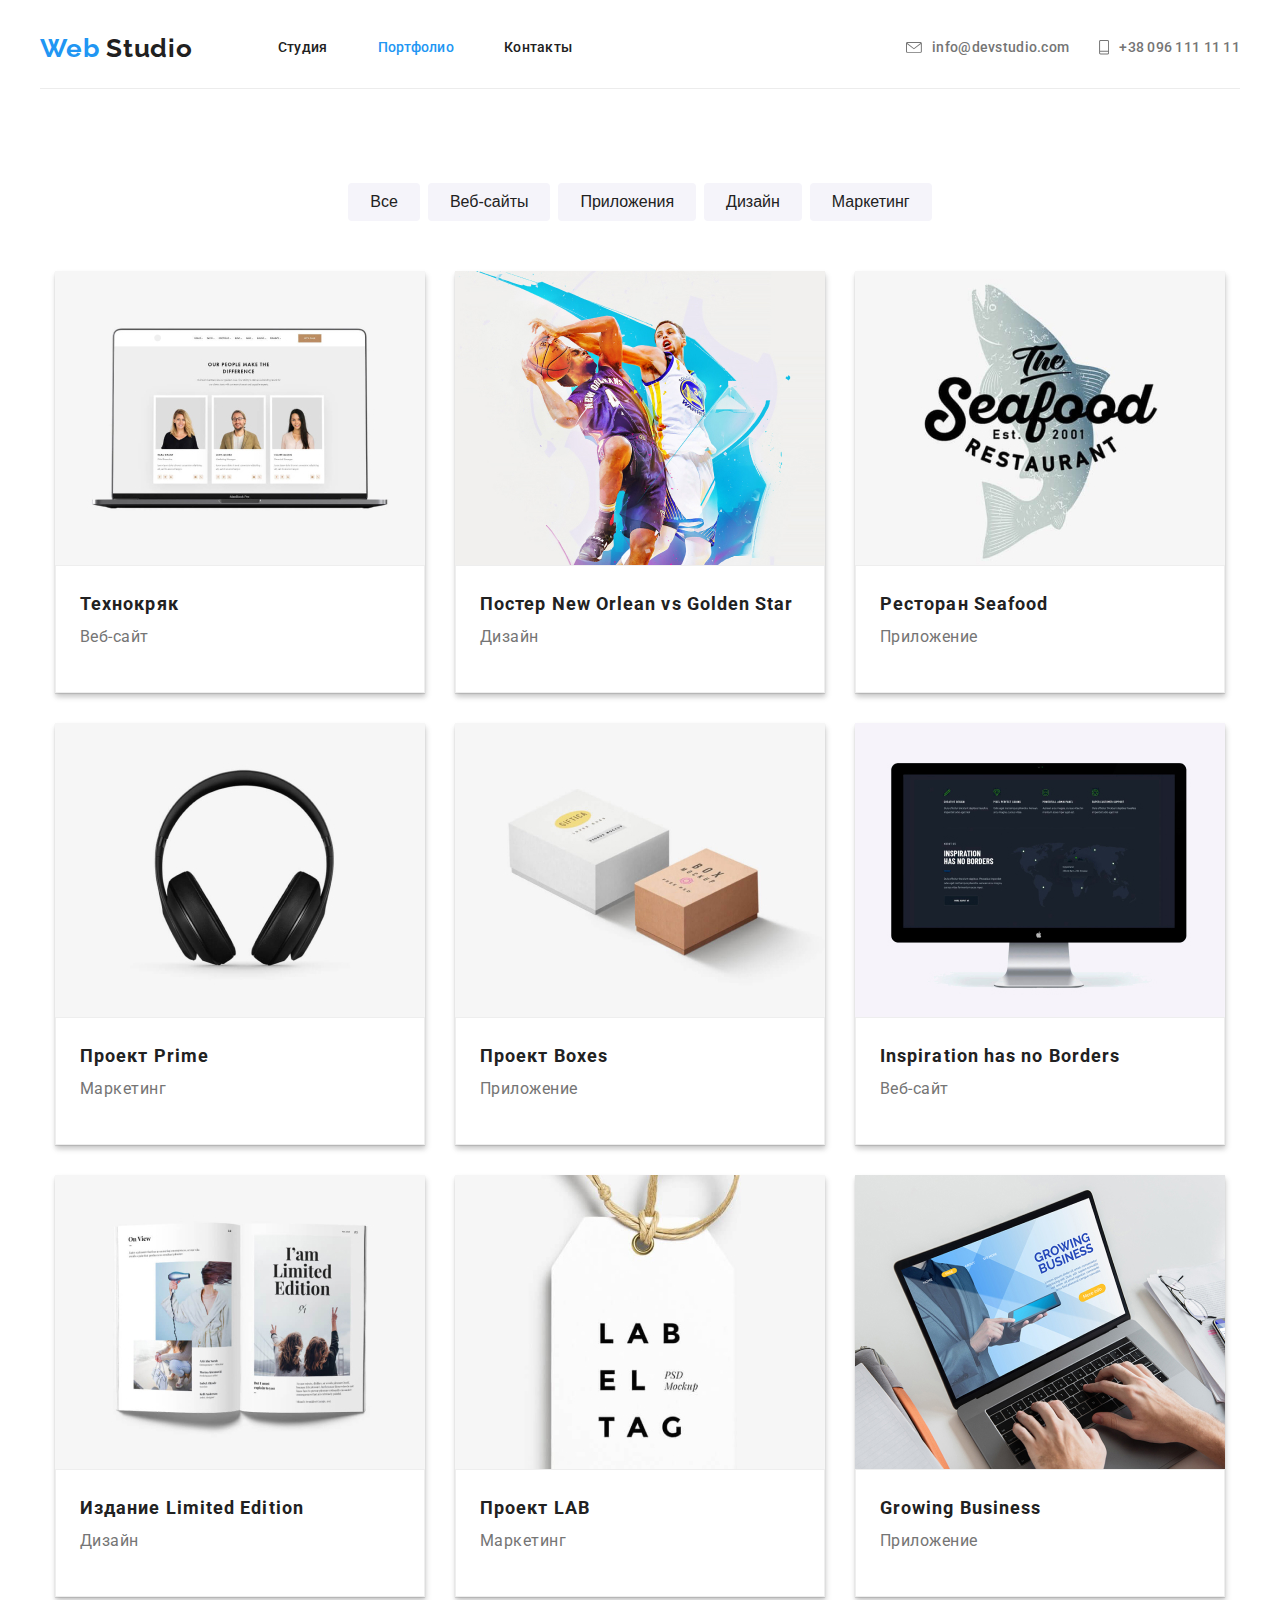
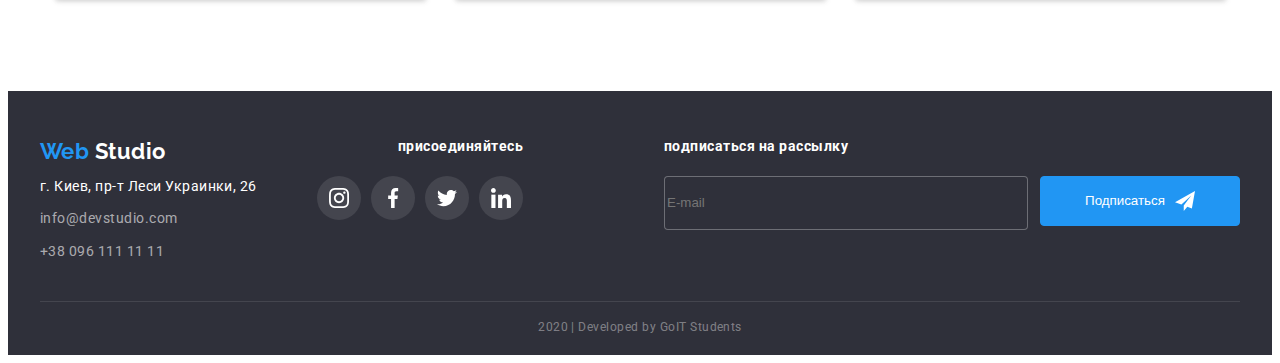
==== portfolio.html @ 2385cd12 "Clone" ====
<!DOCTYPE html>
<html lang="ru">
  <head>
    <meta charset="UTF-8" />
    <meta name="viewport" content="width=device-width, initial-scale=1.0" />
    <title>Document</title>
    <link
      href="https://fonts.googleapis.com/css2?family=Raleway:wght@700&family=Roboto:wght@400;500;700;900&display=swap"
      rel="stylesheet"
    />
    <link
      rel="stylesheet"
      href="https://cdnjs.cloudflare.com/ajax/libs/modern-normalize/0.6.0/modern-normalize.min.css"
      integrity="sha256-a9JO7L1jGkja9va1xGMWEJspCfU/b9Vn5u/O5MdnKhw="
      crossorigin="anonymous"
    />
    <link rel="stylesheet" href="./css/style.css" />
  </head>

  <body>
    <!-- Шапка -->

    <header class="page-header container">
      <div class="page-header__content">
        <nav class="page-header__nav">
          <a href="./index.html" class="page-header__logo"
            >Web
            <span class="page-header__logo page-header__logo--color"
              >Studio</span
            ></a
          >
          <ul class="menu-nav list">
            <li class="menu-nav__item">
              <a href="./index.html" class="menu-nav__link">Студия</a>
            </li>
            <li class="menu-nav__item">
              <a
                href="./portfolio.html"
                class="menu-nav__link menu-nav__link--current"
                >Портфолио</a
              >
            </li>
            <li class="menu-nav__item">
              <a href="" class="menu-nav__link">Контакты</a>
            </li>
          </ul>
          <ul class="contact-nav list">
            <li class="contact-nav__item">
              <a href="mailto:info@devstudio.com" class="contact-nav__link">
                <svg class="svg-list">
                  <use href="./images/sprite.svg#icon-list"></use>
                </svg>
                <!-- <img
                      src="./images/list.svg"
                      alt="Письмо"
                      class="contact-nav__icon"
                    /> -->
                info@devstudio.com</a
              >
            </li>
            <li class="contact-nav__item">
              <a href="tel:+380961111111" class="contact-nav__link">
                <svg class="svg-phone">
                  <use href="./images/sprite.svg#icon-phone"></use>
                </svg>
                <!-- <img
                      src="./images/phone.svg"
                      alt="Телефон"
                      class="contact-nav__icon"
                    /> -->
                +38 096 111 11 11</a
              >
            </li>
          </ul>
        </nav>
      </div>
    </header>

    <!-- Блок эффективные решения -->
    <main class="container">
      <ul class="option list">
        <li class="option__item">
          <button type="button" class="option__button">Все</button>
        </li>
        <li class="option__item">
          <button type="button" class="option__button">Веб-сайты</button>
        </li>
        <li class="option__item">
          <button type="button" class="option__button">Приложения</button>
        </li>
        <li class="option__item">
          <button type="button" class="option__button">Дизайн</button>
        </li>
        <li class="option__item">
          <button type="button" class="option__button">Маркетинг</button>
        </li>
      </ul>

      <ul class="card-set list">
        <li class="card-set__item">
          <a href="" class="card-set__link link">
            <img
              src="./images/img.jpg"
              alt=""
              width="370"
              class="card-set__image"
            />
            <div class="card-set__tabs">
              <h3 class="card-set__title">Технокряк</h3>
              <p class="card-set__text">Веб-сайт</p>
              <!-- <p class="filter-about">
              Технокряк это современная площадка распространения коронавируса.
              Компании используют эту платформу для цифрового шпионажа и атак на
              защищённые сервера конкурентов.
            </p> -->
            </div>
          </a>
        </li>
        <li class="card-set__item">
          <a href="" class="card-set__link link">
            <img
              src="./images/img2.jpg"
              alt=""
              width="370"
              class="card-set__image"
            />
            <div class="card-set__tabs">
              <h3 class="card-set__title">Постер New Orlean vs Golden Star</h3>
              <p class="card-set__text">Дизайн</p>
              <!-- <p class="filter-about">
                            Технокряк это современная площадка распространения коронавируса.
                            Компании используют эту платформу для цифрового шпионажа и атак на
                            защищённые сервера конкурентов.
                          </p> -->
            </div>
          </a>
        </li>
        <li class="card-set__item">
          <a href="" class="card-set__link link">
            <img
              src="./images/img3.jpg"
              alt=""
              width="370"
              class="card-set__image"
            />
            <div class="card-set__tabs">
              <h3 class="card-set__title">Ресторан Seafood</h3>
              <p class="card-set__text">Приложение</p>
              <!-- <p class="filter-about">
              Технокряк это современная площадка распространения коронавируса.
              Компании используют эту платформу для цифрового шпионажа и атак на
              защищённые сервера конкурентов.
            </p> -->
            </div>
          </a>
        </li>
        <li class="card-set__item">
          <a href="" class="card-set__link link">
            <img
              src="./images/img4.jpg"
              alt=""
              width="370"
              class="card-set__image"
            />
            <div class="card-set__tabs">
              <h3 class="card-set__title">Проект Prime</h3>
              <p class="card-set__text">Маркетинг</p>
              <!-- <p class="filter-about">
              Технокряк это современная площадка распространения коронавируса.
              Компании используют эту платформу для цифрового шпионажа и атак на
              защищённые сервера конкурентов.
            </p> -->
            </div>
          </a>
        </li>
        <li class="card-set__item">
          <a href="" class="card-set__link link">
            <img
              src="./images/img5.jpg"
              alt=""
              width="370"
              class="card-set__image"
            />
            <div class="card-set__tabs">
              <h3 class="card-set__title">Проект Boxes</h3>
              <p class="card-set__text">Приложение</p>
              <!-- <p class="filter-about">
              Технокряк это современная площадка распространения коронавируса.
              Компании используют эту платформу для цифрового шпионажа и атак на
              защищённые сервера конкурентов.
            </p> -->
            </div>
          </a>
        </li>
        <li class="card-set__item">
          <a href="" class="card-set__link link">
            <img
              src="./images/img6.jpg"
              alt=""
              width="370"
              class="card-set__image"
            />
            <div class="card-set__tabs">
              <h3 class="card-set__title">Inspiration has no Borders</h3>
              <p class="card-set__text">Веб-сайт</p>
              <!-- <p class="filter-about">
              Технокряк это современная площадка распространения коронавируса.
              Компании используют эту платформу для цифрового шпионажа и атак на
              защищённые сервера конкурентов.
            </p> -->
            </div>
          </a>
        </li>
        <li class="card-set__item">
          <a href="" class="card-set__link link">
            <img
              src="./images/img7.jpg"
              alt=""
              width="370"
              class="card-set__image"
            />
            <div class="card-set__tabs">
              <h3 class="card-set__title">Издание Limited Edition</h3>
              <p class="card-set__text">Дизайн</p>
              <!-- <p class="filter-about">
              Технокряк это современная площадка распространения коронавируса.
              Компании используют эту платформу для цифрового шпионажа и атак на
              защищённые сервера конкурентов.
            </p> -->
            </div>
          </a>
        </li>
        <li class="card-set__item">
          <a href="" class="card-set__link link">
            <img
              src="./images/img8.jpg"
              alt=""
              width="370"
              class="card-set__image"
            />
            <div class="card-set__tabs">
              <h3 class="card-set__title">Проект LAB</h3>
              <p class="card-set__text">Маркетинг</p>
              <!-- <p class="filter-about">
              Технокряк это современная площадка распространения коронавируса.
              Компании используют эту платформу для цифрового шпионажа и атак на
              защищённые сервера конкурентов.
            </p> -->
            </div>
          </a>
        </li>
        <li class="card-set__item">
          <a href="" class="card-set__link link">
            <img
              src="./images/img9.jpg"
              alt=""
              width="370"
              class="card-set__image"
            />
            <div class="card-set__tabs">
              <h3 class="card-set__title">Growing Business</h3>
              <p class="card-set__text">Приложение</p>
              <!-- <p class="filter-about">
              Технокряк это современная площадка распространения коронавируса.
              Компании используют эту платформу для цифрового шпионажа и атак на
              защищённые сервера конкурентов.
            </p> -->
            </div>
          </a>
        </li>
      </ul>
    </main>

    <!-- Футер -->

    <footer class="page-footer">
      <div class="page-footer__content container">
        <section>
          <h2 class="visually-hidden">Футер</h2>
          <a href="./index.html" class="page-footer__logo"
            >Web <span class="page-footer__logo--color">Studio</span></a
          >
          <ul class="page-footer__home list">
            <li class="page-footer__item">
              <p class="page-footer__text">г. Киев, пр-т Леси Украинки, 26</p>
            </li>
            <li class="page-footer__item">
              <a href="mailto:info@devstudio.com" class="page-footer__link"
                >info@devstudio.com</a
              >
            </li>
            <li class="page-footer__item">
              <a href="tel:+380961111111" class="page-footer__link"
                >+38 096 111 11 11</a
              >
            </li>
          </ul>
        </section>

        <section class="join">
          <h3 class="join__title">присоединяйтесь</h3>
          <ul class="join__social list">
            <li class="join__item">
              <a href="" class="join__link">
                <svg class="svg-insta">
                  <use href="./images/sprite.svg#icon-insta"></use>
                </svg>

                <!-- <img
                                                                      src="./images/insta.svg"
                                                                      alt="Инстаграмм"
                                                                      class="social__icon"
                                                                  /> -->
              </a>
            </li>
            <li class="join__item">
              <a href="" class="join__link">
                <svg class="svg-faceb">
                  <use href="./images/sprite.svg#icon-faceb"></use>
                </svg>
                <!-- <img
                                                                      src="./images/fb.svg"
                                                                      alt="Фейсбук"
                                                                      class="social__icon"
                                                                  /> -->
              </a>
            </li>
            <li class="join__item">
              <a href="" class="join__link">
                <svg class="svg-twit">
                  <use href="./images/sprite.svg#icon-twit"></use>
                </svg>
                <!-- <img
                                                                      src="./images/tw.svg"
                                                                      alt="Твиттер"
                                                                      class="social__icon"
                                                                  /> -->
              </a>
            </li>
            <li class="join__item">
              <a href="" class="join__link">
                <svg class="svg-linked">
                  <use href="./images/sprite.svg#icon-linked"></use>
                </svg>
                <!-- <img
                                                                      src="./images/in.svg"
                                                                      alt="Линкедин"
                                                                      class="social__icon"
                                                                  /> -->
              </a>
            </li>
          </ul>
        </section>

        <section class="subscribe-section">
          <h3 class="subscribe__title">подписаться на рассылку</h3>
          <div class="button-div">
            <input type="text" placeholder="E-mail" class="subscribe__input" />
            <button class="subscribe__button">
              Подписаться
              <svg class="svg-send">
                <use href="./images/sprite.svg#icon-send"></use>
              </svg>
            </button>
          </div>
          <!-- </div> -->
        </section>
      </div>

      <div class="copyright container">
        <p class="copyright__text">2020 | Developed by GoIT Students</p>
      </div>
    </footer>
  </body>
</html>
---- css/style.css ----
/* Utility */

:root {
  --text-white: #ffffff;
  --text-blue: #2196f3;
  --text-black: #212121;
  --text-grey: #757575;
  --text-grey-opac: rgba(255, 255, 255, 0.6);
  --text-copyright: rgba(255, 255, 255, 0.4);
  --text-button-portfolio: #f5f4fa;
  --border: #afb1b8;
  --line: rgba(0, 0, 0, 0.5);
  --foot-bg: #2f303a;
  --foot-line: rgba(255, 255, 255, 0.1);
  --header-border: #ececec;
  --border-card: #eeeeee;
  --border-input: rgba(255, 255, 255, 0.3);
}

body {
  /* background-color: lightgray; */
  color: var(--text-grey);
  font-family: "Roboto", sans-serif;
  letter-spacing: 0.03em;
}
img {
  display: block;
  max-width: 100%;
  height: auto;
}

.visually-hidden {
  position: absolute;
  width: 1px;
  height: 1px;
  margin: -1px;
  padding: 0;
  overflow: hidden;
  border: 0;
  clip: rect(0 0 0 0);
}
.list {
  list-style: none;
  padding: 0px;
  margin: 0px;
}

.container {
  margin-left: auto;
  margin-right: auto;
  padding-left: 15px;
  padding-right: 15px;
  width: 1200px;
}

.color {
  background-color: var(--text-button-portfolio);
}

.link {
  text-decoration: none;
}
/* LOGO */
.page-header {
}
.page-header__content {
}
.page-header__nav {
  display: flex;
  align-items: center;
  border-bottom: 1px solid var(--header-border);
}
.page-header__logo {
  font-family: Raleway, sans-serif;
  font-weight: bold;
  font-size: 26px;
  line-height: 1.19;
  letter-spacing: 0.03em;
  text-decoration: none;
  display: inline-block;
  color: var(--text-blue);
}
.page-header__logo--color {
  color: var(--text-black);
}
/* MENU-NAVIGATION */

.menu-nav {
  display: flex;
  margin-left: 85px;
}
.menu-nav__item {
  margin-left: 50px;
}

.menu-nav__item:first-child {
  margin-left: 0px;
}
.menu-nav__link {
  display: block;
  padding-top: 32px;
  padding-bottom: 32px;
  color: var(--text-black);
  font-weight: 500;
  font-size: 14px;
  line-height: 1.14;
  letter-spacing: 0.02em;
  text-decoration: none;
}
.menu-nav__link:hover,
.menu-nav__link:focus {
  color: var(--text-blue);
  text-decoration: none;
}

.menu-nav__link--current {
  color: var(--text-blue);
}

.contact-nav {
  display: flex;
  margin-left: auto;
}
.contact-nav__item {
  margin-left: 30px;
}
.contact-nav__item:first-child {
  margin-left: 0px;
}

.contact-nav__link {
  display: flex;
  align-items: center;
  color: var(--text-grey);
  font-weight: 500;
  font-size: 14px;
  line-height: 1.14;
  letter-spacing: 0.02em;
  text-decoration: none;
  padding-top: 32px;
  padding-bottom: 32px;
}
.contact-nav__link:hover,
.contact-nav__link:focus {
  color: var(--text-blue);
}

/* .contact-nav__link::before {
  content: "";
  display: inline-block;
  width: 20px;
  height: 20px;
  background-size: 15px;
  background-repeat: no-repeat;
  background-position: bottom;
} */

/* .contact-nav__link--icon-list::before {
  content: "";
  background-image: url(../images/list.svg);
} */

.svg-list {
  fill: currentColor;
  width: 16px;
  height: 11px;
  margin-right: 10px;
}

/* .svg-list:hover {
  fill: var(--text-blue);
} */

.svg-phone {
  fill: currentColor;
  width: 10px;
  height: 15px;
  margin-right: 10px;
}

/* .svg-phone:hover {
  fill: var(--text-blue);
} */

/* .contact-nav__link--icon-phone::before {
  content: "";
  background-image: url(../images/phone.svg);

  background-size: 9px;
} */

.contact-nav__icon {
  display: inline-block;
  margin-right: 10px;
}
/* Hero */

.page-hero {
  color: var(--text-white);
  text-align: center;
  letter-spacing: 0.06em;
  padding-bottom: 200px;
  width: 1600px;
  height: 600px;
  background-color: darkgray;
  background-repeat: no-repeat;
  background-position: center;
  background-image: linear-gradient(
      to right,
      rgba(0, 0, 0, 0.8),
      rgba(0, 0, 0, 0.8)
    ),
    url(../images/Hero-body.jpg);
}
.page-hero__title {
  padding-top: 200px;
  padding-bottom: 46px;
  color: var(--text-white);
  font-weight: 900;
  font-size: 44px;
  line-height: 1.36;
  text-transform: uppercase;
  margin: 0px;
}
.page-hero__button {
  display: inline-block;
  border-radius: 4px;
  padding: 10px 32px;
  min-width: 200px;
  border: 1px solid transparent;
  color: var(--text-white);
  background-color: var(--text-blue);
  font-family: inherit;
  font-weight: bold;
  font-size: 16px;
  line-height: 1.87;
  text-decoration: none;
  text-align: center;
}
.page-hero__button:hover,
.page-hero__button:focus {
  background-color: var(--text-white);
  color: var(--text-blue);
  border: 1px solid var(--text-blue);
}

/* achievement */

.achievement {
  border-bottom: 1px solid var(--header-border);
}
.achievement__title {
  text-align: center;
  display: none;
}
.competence {
  display: flex;
  align-items: center;
  padding-top: 94px;
  padding-bottom: 94px;
}
.competence__item {
  padding-left: 30px;
}
.competence__item:first-child {
  padding-left: 0px;
}

/* .competence__item::before {
  display: block;
  content: "";
  height: 120px;
  background-repeat: no-repeat;
  background-position: center;
  background-color: var(--text-button-portfolio);
  border-radius: 4px;
} */

.div-icon {
  display: flex;
  justify-content: center;
  align-items: center;
  width: 270px;
  height: 120px;
  background-color: var(--text-button-portfolio);
  border-radius: 4px;
}

.svg-sputnik {
  width: 70px;
  height: 70px;
}

.svg-clock {
  width: 70px;
  height: 70px;
}

.svg-comp {
  width: 70px;
  height: 70px;
}

.svg-astronaut {
  width: 70px;
  height: 70px;
}

.competence__item--icon-sputnik::before {
  content: "";
  background-image: url(../images/sputnik.svg);
}

.competence__item--icon-clock::before {
  content: "";
  background-image: url(../images/clock.svg);
}

.competence__item--icon-comp::before {
  content: "";
  background-image: url(../images/comp.svg);
}

.competence__item--icon-astronaut::before {
  content: "";
  background-image: url(../images/astronaut.svg);
}

.competence__image {
  min-width: 270px;
  background-color: var(--text-button-portfolio);
  padding: 25px 100px;
  border-radius: 4px;
  margin-bottom: 30px;
}
.competence__image:hover,
.competence__image:focus {
  background-color: var(--text-blue);
}

.competence__label {
  color: var(--text-black);
  font-weight: bold;
  font-size: 14px;
  line-height: 1.14;
  text-transform: uppercase;
  margin: 0px;
  padding-bottom: 10px;
  padding-top: 30px;
}
.competence__text {
  font-size: 14px;
  line-height: 1.71;
  margin: 0px;
}
.what-we-do {
  padding-bottom: 94px;
}
.what-we-do__title {
  color: var(--text-black);
  font-weight: bold;
  font-size: 36px;
  line-height: 1.17;
  text-align: center;
  padding-top: 94px;
  margin-bottom: 0px;
  margin-top: 0px;
  padding-bottom: 50px;
}
.about-us {
  display: flex;
  justify-content: center;
  padding-top: 50px;
}

.about-us__item {
  margin-left: 30px;
}
.about-us__item:first-child {
  margin-left: 0px;
}
.about-us__label {
  color: var(--text-white);
  font-weight: bold;
  font-size: 14px;
  line-height: 1.14;
  text-align: center;
  text-transform: uppercase;
  margin: 0px;
}

/* TEAM-COMMAND */

.command {
  padding-bottom: 94px;
}
.command__title {
  color: var(--text-black);
  font-weight: bold;
  font-size: 36px;
  line-height: 1.17;
  text-align: center;
  padding-top: 94px;
  margin-bottom: 0px;
  margin-top: 0px;
  padding-bottom: 50px;
}
.person {
  display: flex;
  justify-content: center;
}
.person__item {
  background-color: var(--text-white);

  text-align: center;
  padding-bottom: 24px;
  margin-left: 34px;
  box-shadow: 0px 2px 1px rgba(0, 0, 0, 0.2), 0px 1px 1px rgba(0, 0, 0, 0.14),
    0px 1px 3px rgba(0, 0, 0, 0.12);
}
.person__item:first-child {
  margin-left: 0px;
}

.person__image {
  padding-bottom: 30px;
}
.person__label {
  color: var(--text-black);
  font-weight: 500;
  font-size: 16px;
  line-height: 1.19;
  text-align: center;
  margin: 0px;
  padding-bottom: 10px;
}
.person__text {
  font-size: 16px;
  line-height: 1.19;
  text-align: center;
  margin: 0px;
  padding-bottom: 28px;
}
.social {
  display: flex;
  justify-content: space-evenly;
}

.social__item {
}

.social__link {
  display: flex;
  justify-content: center;
  align-items: center;
  width: 44px;
  height: 44px;
  border-radius: 50%;
  color: var(--border);
}
.social__link:hover {
  color: var(--text-white);
  background-color: var(--text-blue);
}

/* .social__link::before {
  content: "";
  display: inline-block;
  width: 50px;
  height: 50px;
}

.social__link:hover::before {
  content: "";
  background-color: var(--text-blue);
  border-radius: 50%;
} */
/* .social__link:focus::before {
  content: "";
  background-color: var(--text-blue);
  border-radius: 50%;
}

.social__link--icon-instagram::before {
  background-image: url(../images/insta.svg);
  background-repeat: no-repeat;
  background-position: center;
}

.social__link--icon-facebook::before {
  background-image: url(../images/fb.svg);
  background-repeat: no-repeat;
  background-position: center;
}
.social__link--icon-twitter::before {
  background-image: url(../images/tw.svg);
  background-repeat: no-repeat;
  background-position: center;
}
.social__link--icon-linkedin::before {
  background-image: url(../images/in.svg);
  background-repeat: no-repeat;
  background-position: center;
} */

.svg-insta {
  fill: currentColor;
  width: 20px;
  height: 20px;
}

.svg-faceb {
  fill: currentColor;
  width: 20px;
  height: 20px;
}
.svg-twit {
  fill: currentColor;
  width: 20px;
  height: 20px;
}
.svg-linked {
  fill: currentColor;
  width: 20px;
  height: 20px;
}

.svg-send {
  fill: currentColor;
  width: 20px;
  height: 20px;
  margin-left: 10px;
}

/* .svg-insta:hover,
.svg-insta:focus {
  fill: var(--text-white);
  background-color: var(--text-blue);
}
.svg-faceb:hover,
.svg-faceb:focus {
  fill: var(--text-white);
  background-color: var(--text-blue);
}

.svg-twit:hover,
.svg-twit:focus {
  fill: var(--text-white);
  background-color: var(--text-blue);
}
.svg-linked:hover,
.svg-linked:focus {
  fill: var(--text-white);
  background-color: var(--text-blue);
} */

/* .join__link::before {
  display: inline-block;
  content: "";
  background-color: var(--foot-line);
  border-radius: 50%;
}

.join__link--icon-instagram::before {
  content: "";
  width: 50px;
  height: 50px;
  background-image: url(../images/foot-instagram.svg);
  background-repeat: no-repeat;
  background-position: center;
} */

.social__icon {
  min-width: 20px;
  padding: 12px;
}

.social__icon:hover {
  background-color: var(--text-blue);
}

/* customer */

.customer {
}
.customer_title {
  color: var(--text-black);
  font-weight: bold;
  font-size: 36px;
  line-height: 1.17;
  text-align: center;
  padding-top: 94px;
  /* padding-bottom: 50px; */
  margin-bottom: 0px;
  margin-top: 0px;
  padding-bottom: 50px;
}
.customer_content {
  display: flex;
  justify-content: space-between;
  margin-bottom: 94px;
}
.customer__item {
  border: 1px solid var(--border);
  border-radius: 4px;
  margin-left: 30px;
}
.customer__item:first-child {
  margin-left: 0px;
}
.customer__item:hover,
.customer__item:focus {
  border: 1px solid var(--text-blue);
}

.customer__link {
  display: flex;
  align-items: center;
  justify-content: center;
  width: 175px;
  height: 90px;
  color: var(--border);
}

.customer__link:hover {
  color: var(--text-blue);
}

.icon-logo1 {
  fill: currentColor;
  height: 50px;
}
.icon-logo2 {
  fill: currentColor;
  height: 50px;
}
.icon-logo3 {
  fill: currentColor;
  height: 50px;
}
.icon-logo4 {
  fill: currentColor;
  height: 50px;
}
.icon-logo5 {
  fill: currentColor;
  height: 50px;
}
.icon-logo6 {
  fill: currentColor;
  height: 50px;
}

.customer_image {
}

/* FOOTER */

.page-footer {
  background-color: var(--foot-bg);
}
.page-footer__content {
  display: flex;
  justify-content: space-between;
  padding-top: 48px;
  padding-bottom: 28px;
}
.page-footer__logo {
  display: block;
  font-family: Raleway, sans-serif;
  font-weight: bold;
  font-size: 22px;
  line-height: 1.18;
  text-decoration: none;
  margin: 0px;
  padding-bottom: 10px;
  color: var(--text-blue);
}
.page-footer__logo--color {
  color: var(--text-white);
}

.page-footer__home {
}
.page-footer__item {
  padding-bottom: 9px;
}
.page-footer__text {
  color: var(--text-white);
  font-size: 14px;
  line-height: 1.71;
  margin: 0px;
}
.page-footer__contact {
}
.page-footer__link {
  color: var(--text-grey-opac);
  font-size: 14px;
  line-height: 1.71;
  text-decoration: none;
  margin: 0px;
}
.page-footer__link:hover,
.page-footer__link:focus {
  color: var(--text-blue);
}

/* SECTION JOIN */
.join {
}
.join__title {
  color: var(--text-white);
  font-weight: bold;
  font-size: 14px;
  line-height: 1.14;
  margin: 0px;
  padding-bottom: 21px;
}
.join__social {
  display: flex;
  justify-content: center;
  width: 44px;
  height: 44px;
  border-radius: 50%;
  color: var(--border);
}
.join__item {
  margin-left: 10px;
  /* border-radius: 50%;
  overflow: hidden; */
}
.join__item:first-child {
  margin-left: 0px;
}

.join__link {
  display: flex;
  justify-content: center;
  align-items: center;
  width: 44px;
  height: 44px;
  border-radius: 50%;
  color: var(--text-white);
  background-color: var(--foot-line);
}

.join__link:hover {
  color: var(--text-white);
  background-color: var(--text-blue);
}

/* .join__link::before {
  display: inline-block;
  content: "";
  background-color: var(--foot-line);
  border-radius: 50%;
}
.join__link:hover::before {
  content: "";
  background-color: var(--text-blue);
}
.join__link:focus::before {
  content: "";
  background-color: var(--text-blue);
}

.join__link--icon-instagram::before {
  content: "";
  width: 50px;
  height: 50px;
  background-image: url(../images/foot-instagram.svg);
  background-repeat: no-repeat;
  background-position: center;
}

.join__link--icon-facebook::before {
  content: "";
  width: 50px;
  height: 50px;
  background-image: url(../images/foot-facebook.svg);
  background-repeat: no-repeat;
  background-position: center;
}

.join__link--icon-twitter::before {
  content: "";
  width: 50px;
  height: 50px;
  background-image: url(../images/foot-twitter.svg);
  background-repeat: no-repeat;
  background-position: center;
}

.join__link--icon-linkedin::before {
  content: "";
  width: 50px;
  height: 50px;
  background-image: url(../images/foot-linkedin.svg);
  background-repeat: no-repeat;
  background-position: center;
} */

.join__icon {
  min-width: 20px;
  padding: 12px;
  background-color: var(--foot-line);
}
.join__icon:hover {
  background-color: var(--text-blue);
}

/* subscribe */
.subscribe-section {
}
.subscribe__title {
  color: var(--text-white);
  font-weight: bold;
  font-size: 14px;
  line-height: 1.14;
  margin: 0px;
  padding-bottom: 21px;
}
.subscribe__input {
  width: 358px;
  height: 50px;
  background-color: var(--foot-bg);
  border: 1px solid var(--border-input);
  border-radius: 4px;
}
.subscribe__button {
  display: flex;
  justify-content: center;
  align-items: center;
  width: 200px;
  height: 50px;
  background-color: var(--text-blue);
  color: var(--text-white);
  border-radius: 4px;
  margin-left: 12px;
  border: 1px solid var(--text-blue);
}
.subscribe__button--icon::after {
  content: "";
  width: 20px;
  height: 20px;
  background-image: url(../images/icon-send.svg);
  background-size: contain;
  margin-left: 10px;
}

.button-div {
  display: flex;
}

/* Copyright */
.copyright {
}
.copyright__text {
  color: var(--text-copyright);
  font-size: 12px;
  text-align: center;
  border-top: 1px solid var(--foot-line);
  padding-top: 18px;
  padding-bottom: 21px;
  margin: 0px;
}

/* PORTFOLIO PAGE*/
/* OPTION MENU */
.option {
  display: flex;
  justify-content: center;
  padding-top: 94px;
  padding-bottom: 50px;
}
.option__item {
  margin-left: 8px;
}
.option__item:first-child {
  margin-left: 0px;
}
.option__button {
  color: var(--text-black);
  background-color: var(--text-button-portfolio);
  font-weight: 500;
  font-size: 16px;
  line-height: 1.62;
  text-align: center;
  border-radius: 4px;
  border: none;
  
  padding: 6px 22px;
}

.option__button:hover,
.option__button:focus {
  background-color: var(--text-blue);
  color: var(--text-white);
}

/* CARD-SET MENU */
.card-set {
  display: flex;
  flex-wrap: wrap;
  justify-content: center;
  padding-bottom: 94px;
}
.card-set__item {
  width: 370px;
  margin-right: 30px;
  margin-bottom: 30px;
  /* border-top-left-radius: 5px;
  border-top-right-radius: 5px;
  overflow: hidden; */
  box-shadow: 1px 4px 6px rgba(0, 0, 0, 0.16), 0px 4px 4px rgba(0, 0, 0, 0.06),
    0px 1px 1px rgba(0, 0, 0, 0.12);
}

.card-set__item:nth-child(3n) {
  margin-right: 0px;
}

.card-set__item:nth-last-child(-n + 3) {
  margin-bottom: 0px;
}

.card-set__link {
}
.card-set__image {
}
.card-set__tabs {
  padding: 20px 24px;
  border: 1px solid var(--border-card);
  /* border-bottom-right-radius: 5px;
  border-bottom-left-radius: 5px;
  border-top: transparent; */
}
.card-set__title {
  color: var(--text-black);
  font-weight: bold;
  font-size: 18px;
  line-height: 2;
  letter-spacing: 0.06em;
  margin: 0px;
}
.card-set__text {
  color: var(--text-grey);
  font-size: 16px;
  line-height: 1.87;
  padding-bottom: 20px;
  margin: 0px;
}

/* .footer-nav {
  padding-bottom: 9px;
}

.footer-nav__title {
  margin: 0px;
}
.footer-nav__social {
  display: flex;
  justify-content: center;
}
.footer-nav__item {
  margin: 0px;
  background-color: var(--foot-line);

  margin-left: 10px;
}
.footer-nav__item:first-child {
  margin-left: 0px;
}
.footer-nav__link {
  padding: 12px;
} */
/* .footer-nav__link:hover,
.footer-nav__link:focus {
  background-color: var(--text-blue);
  outline: 1px solid tomato;
} */
/* .foot-nav__icon {
  min-width: 20px;
}

.footer-nav__home {
  color: var(--text-white);
  font-size: 14px;
  line-height: 1.71;
  margin: 0px;
}
.footer-nav__text {
  color: var(--text-white);
  font-size: 14px;
  line-height: 1.71;
  margin: 0px;
}

.footer-nav__contact {
  color: var(--text-grey-opac);
  font-size: 14px;
  line-height: 1.71;
  text-decoration: none;
  margin: 0px;
}
.footer-nav__contact:hover,
.footer-nav__contact:focus {
  color: var(--text-blue);
} */
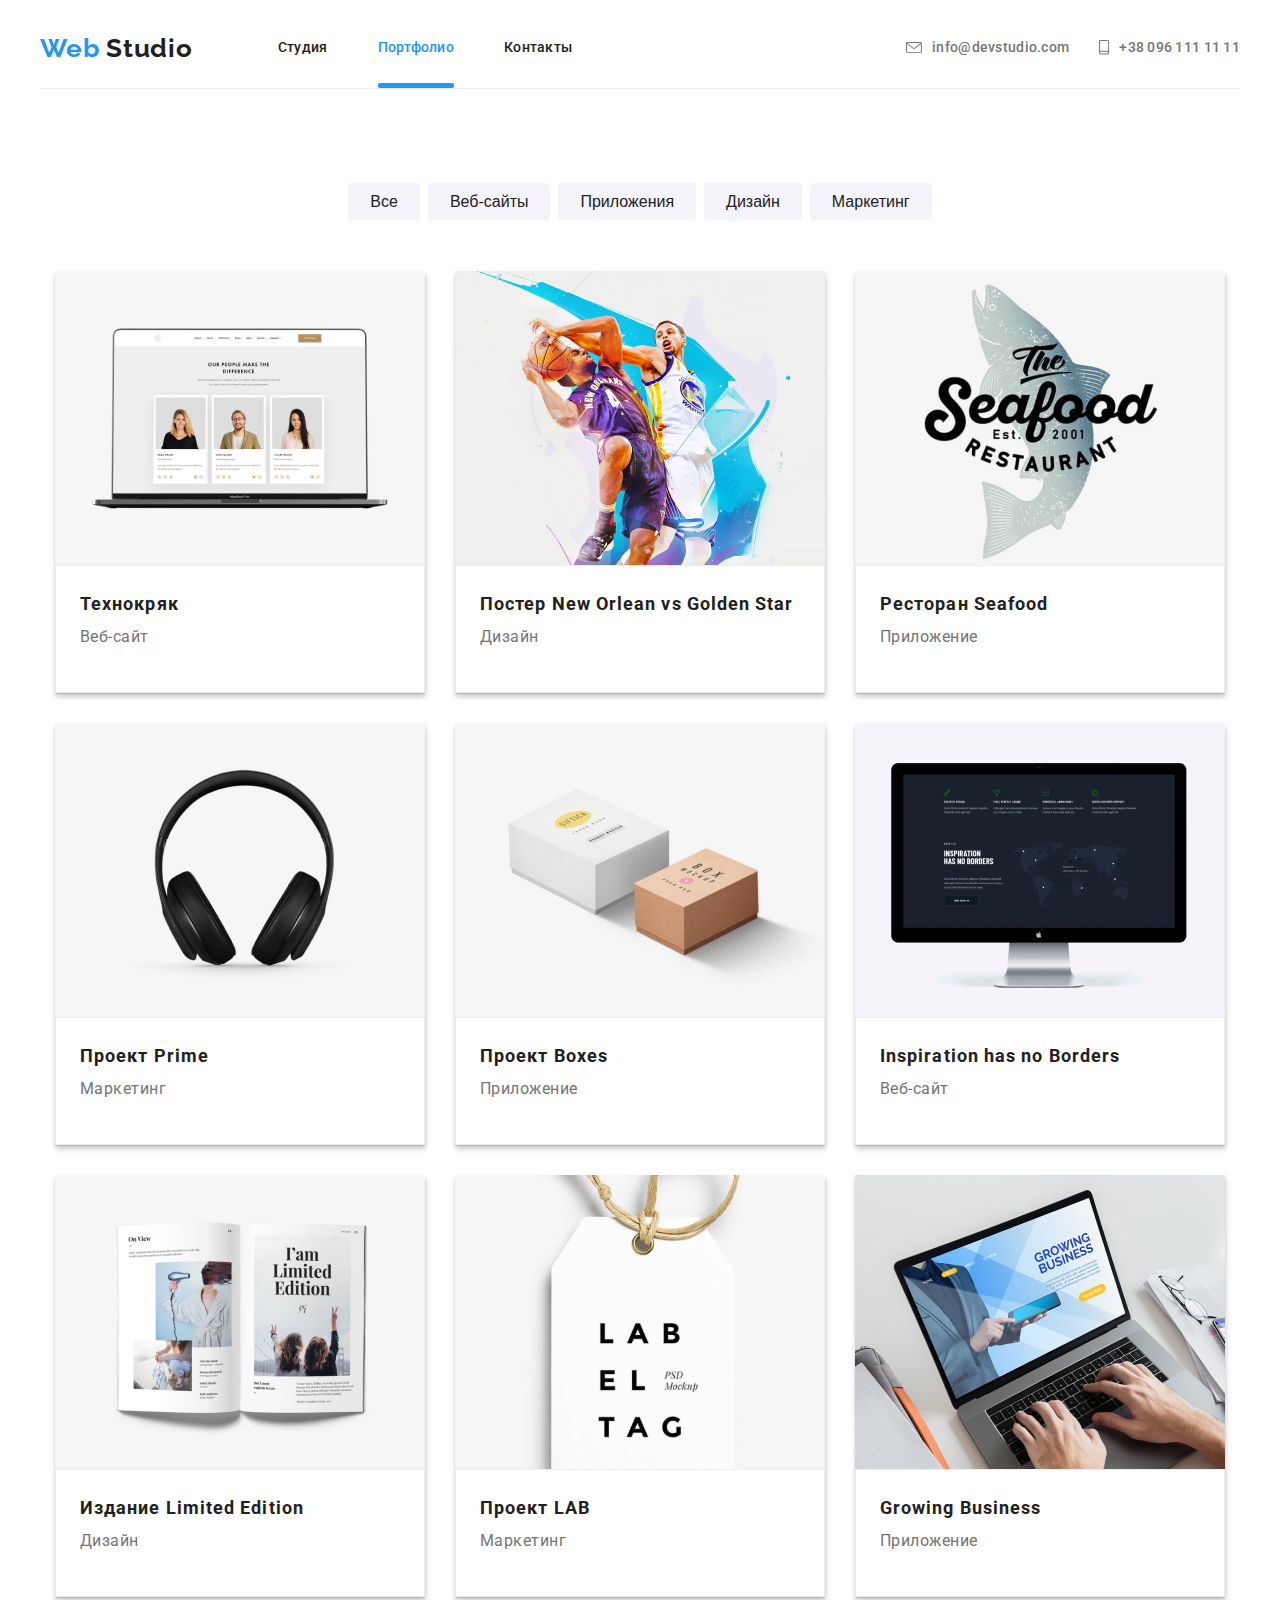
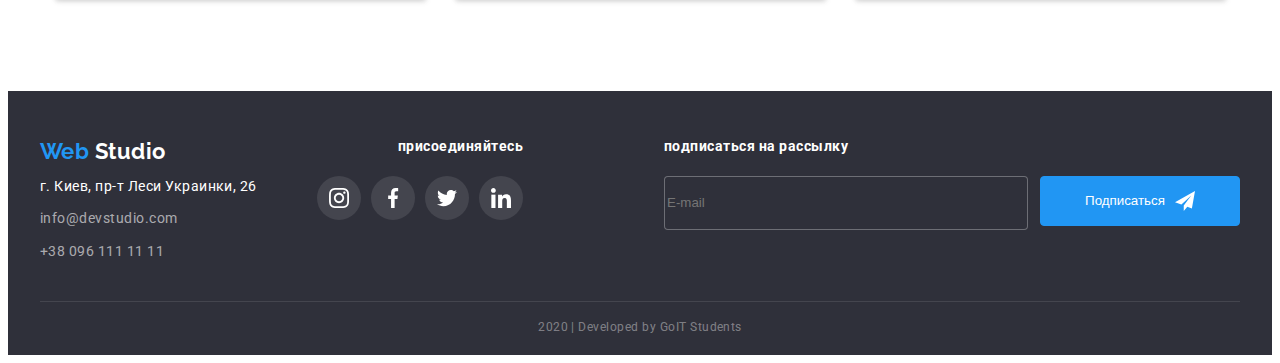
==== commit 766d9e71: "Добавил на карточки еффект наложение нового фона с текстом" ====
--- a/portfolio.html
+++ b/portfolio.html
@@ -99,172 +99,202 @@
       <ul class="card-set list">
         <li class="card-set__item">
           <a href="" class="card-set__link link">
-            <img
-              src="./images/img.jpg"
-              alt=""
-              width="370"
-              class="card-set__image"
-            />
+            <div class="card-set__img">
+              <img
+                src="./images/img.jpg"
+                alt=""
+                width="370"
+                class="card-set__image"
+              /> </div>
+            </div>
+
             <div class="card-set__tabs">
               <h3 class="card-set__title">Технокряк</h3>
               <p class="card-set__text">Веб-сайт</p>
-              <!-- <p class="filter-about">
-              Технокряк это современная площадка распространения коронавируса.
-              Компании используют эту платформу для цифрового шпионажа и атак на
-              защищённые сервера конкурентов.
-            </p> -->
-            </div>
-          </a>
-        </li>
-        <li class="card-set__item">
-          <a href="" class="card-set__link link">
+              <div class="card-set__p">
+                <p class="filter-about">
+                  Технокряк это современная площадка распространения
+                  коронавируса. Компании используют эту платформу для цифрового
+                  шпионажа и атак на защищённые сервера конкурентов.
+                </p>
+              </div>
+            </div>
+          </a>
+        </li>
+        <li class="card-set__item">
+          <a href="" class="card-set__link link">
+            
+                        <div class="card-set__img">
             <img
               src="./images/img2.jpg"
               alt=""
               width="370"
               class="card-set__image"
-            />
+            /> </div>
             <div class="card-set__tabs">
               <h3 class="card-set__title">Постер New Orlean vs Golden Star</h3>
               <p class="card-set__text">Дизайн</p>
-              <!-- <p class="filter-about">
-                            Технокряк это современная площадка распространения коронавируса.
-                            Компании используют эту платформу для цифрового шпионажа и атак на
-                            защищённые сервера конкурентов.
-                          </p> -->
-            </div>
-          </a>
-        </li>
-        <li class="card-set__item">
-          <a href="" class="card-set__link link">
+              <div class="card-set__p">
+                <p class="filter-about">
+                  Технокряк это современная площадка распространения
+                  коронавируса. Компании используют эту платформу для цифрового
+                  шпионажа и атак на защищённые сервера конкурентов.
+                </p>
+              </div>
+            </div>
+          </a>
+        </li>
+        <li class="card-set__item">
+          <a href="" class="card-set__link link">
+                        <div class="card-set__img">
             <img
               src="./images/img3.jpg"
               alt=""
               width="370"
               class="card-set__image"
-            />
+            /> </div>
             <div class="card-set__tabs">
               <h3 class="card-set__title">Ресторан Seafood</h3>
               <p class="card-set__text">Приложение</p>
-              <!-- <p class="filter-about">
-              Технокряк это современная площадка распространения коронавируса.
-              Компании используют эту платформу для цифрового шпионажа и атак на
-              защищённые сервера конкурентов.
-            </p> -->
-            </div>
-          </a>
-        </li>
-        <li class="card-set__item">
-          <a href="" class="card-set__link link">
+              <div class="card-set__p">
+                <p class="filter-about">
+                  Технокряк это современная площадка распространения
+                  коронавируса. Компании используют эту платформу для цифрового
+                  шпионажа и атак на защищённые сервера конкурентов.
+                </p>
+              </div>
+            </div>
+          </a>
+        </li>
+        <li class="card-set__item">
+          <a href="" class="card-set__link link">
+                        <div class="card-set__img">
             <img
               src="./images/img4.jpg"
               alt=""
               width="370"
               class="card-set__image"
-            />
+            /> </div>
             <div class="card-set__tabs">
               <h3 class="card-set__title">Проект Prime</h3>
               <p class="card-set__text">Маркетинг</p>
-              <!-- <p class="filter-about">
-              Технокряк это современная площадка распространения коронавируса.
-              Компании используют эту платформу для цифрового шпионажа и атак на
-              защищённые сервера конкурентов.
-            </p> -->
-            </div>
-          </a>
-        </li>
-        <li class="card-set__item">
-          <a href="" class="card-set__link link">
+              <div class="card-set__p">
+                <p class="filter-about">
+                  Технокряк это современная площадка распространения
+                  коронавируса. Компании используют эту платформу для цифрового
+                  шпионажа и атак на защищённые сервера конкурентов.
+                </p>
+              </div>
+            </div>
+          </a>
+        </li>
+        <li class="card-set__item">
+          <a href="" class="card-set__link link">
+                        <div class="card-set__img">
             <img
               src="./images/img5.jpg"
               alt=""
               width="370"
               class="card-set__image"
-            />
+            /> </div>
             <div class="card-set__tabs">
               <h3 class="card-set__title">Проект Boxes</h3>
               <p class="card-set__text">Приложение</p>
-              <!-- <p class="filter-about">
-              Технокряк это современная площадка распространения коронавируса.
-              Компании используют эту платформу для цифрового шпионажа и атак на
-              защищённые сервера конкурентов.
-            </p> -->
-            </div>
-          </a>
-        </li>
-        <li class="card-set__item">
-          <a href="" class="card-set__link link">
+              <div class="card-set__p">
+                <p class="filter-about">
+                  Технокряк это современная площадка распространения
+                  коронавируса. Компании используют эту платформу для цифрового
+                  шпионажа и атак на защищённые сервера конкурентов.
+                </p>
+              </div>
+            </div>
+          </a>
+        </li>
+        <li class="card-set__item">
+          <a href="" class="card-set__link link">
+                        <div class="card-set__img">
             <img
               src="./images/img6.jpg"
               alt=""
               width="370"
               class="card-set__image"
-            />
+            /> </div>
             <div class="card-set__tabs">
               <h3 class="card-set__title">Inspiration has no Borders</h3>
               <p class="card-set__text">Веб-сайт</p>
-              <!-- <p class="filter-about">
-              Технокряк это современная площадка распространения коронавируса.
-              Компании используют эту платформу для цифрового шпионажа и атак на
-              защищённые сервера конкурентов.
-            </p> -->
-            </div>
-          </a>
-        </li>
-        <li class="card-set__item">
-          <a href="" class="card-set__link link">
+              <div class="card-set__p">
+                <p class="filter-about">
+                  Технокряк это современная площадка распространения
+                  коронавируса. Компании используют эту платформу для цифрового
+                  шпионажа и атак на защищённые сервера конкурентов.
+                </p>
+              </div>
+            </div>
+          </a>
+        </li>
+        <li class="card-set__item">
+          <a href="" class="card-set__link link">
+                        <div class="card-set__img">
             <img
               src="./images/img7.jpg"
               alt=""
               width="370"
               class="card-set__image"
-            />
+            /> </div>
             <div class="card-set__tabs">
               <h3 class="card-set__title">Издание Limited Edition</h3>
               <p class="card-set__text">Дизайн</p>
-              <!-- <p class="filter-about">
-              Технокряк это современная площадка распространения коронавируса.
-              Компании используют эту платформу для цифрового шпионажа и атак на
-              защищённые сервера конкурентов.
-            </p> -->
-            </div>
-          </a>
-        </li>
-        <li class="card-set__item">
-          <a href="" class="card-set__link link">
+              <div class="card-set__p">
+                <p class="filter-about">
+                  Технокряк это современная площадка распространения
+                  коронавируса. Компании используют эту платформу для цифрового
+                  шпионажа и атак на защищённые сервера конкурентов.
+                </p>
+              </div>
+            </div>
+          </a>
+        </li>
+        <li class="card-set__item">
+          <a href="" class="card-set__link link">
+                        <div class="card-set__img">
             <img
               src="./images/img8.jpg"
               alt=""
               width="370"
               class="card-set__image"
-            />
+            /> </div>
             <div class="card-set__tabs">
               <h3 class="card-set__title">Проект LAB</h3>
               <p class="card-set__text">Маркетинг</p>
-              <!-- <p class="filter-about">
-              Технокряк это современная площадка распространения коронавируса.
-              Компании используют эту платформу для цифрового шпионажа и атак на
-              защищённые сервера конкурентов.
-            </p> -->
-            </div>
-          </a>
-        </li>
-        <li class="card-set__item">
-          <a href="" class="card-set__link link">
+              <div class="card-set__p">
+                <p class="filter-about">
+                  Технокряк это современная площадка распространения
+                  коронавируса. Компании используют эту платформу для цифрового
+                  шпионажа и атак на защищённые сервера конкурентов.
+                </p>
+              </div>
+            </div>
+          </a>
+        </li>
+        <li class="card-set__item">
+          <a href="" class="card-set__link link">
+                        <div class="card-set__img">
             <img
               src="./images/img9.jpg"
               alt=""
               width="370"
               class="card-set__image"
-            />
+            /> </div>
             <div class="card-set__tabs">
               <h3 class="card-set__title">Growing Business</h3>
               <p class="card-set__text">Приложение</p>
-              <!-- <p class="filter-about">
-              Технокряк это современная площадка распространения коронавируса.
-              Компании используют эту платформу для цифрового шпионажа и атак на
-              защищённые сервера конкурентов.
-            </p> -->
+              <div class="card-set__p">
+                <p class="filter-about">
+                  Технокряк это современная площадка распространения
+                  коронавируса. Компании используют эту платформу для цифрового
+                  шпионажа и атак на защищённые сервера конкурентов.
+                </p>
+              </div>
             </div>
           </a>
         </li>
--- a/css/style.css
+++ b/css/style.css
@@ -15,6 +15,8 @@
   --header-border: #ececec;
   --border-card: #eeeeee;
   --border-input: rgba(255, 255, 255, 0.3);
+  --cubic: cubic-bezier(0.42, 0, 0.58, 1);
+  --portfolio-cart-before: rgba(33, 150, 243, 0.9);
 }
 
 body {
@@ -106,6 +108,9 @@
   line-height: 1.14;
   letter-spacing: 0.02em;
   text-decoration: none;
+  transition-duration: 250ms;
+  transition-timing-function: cubic-bezier(0.42, 0, 0.58, 1);
+  position: relative;
 }
 .menu-nav__link:hover,
 .menu-nav__link:focus {
@@ -115,6 +120,35 @@
 
 .menu-nav__link--current {
   color: var(--text-blue);
+}
+
+.menu-nav__link::after {
+  content: "";
+  display: block;
+  width: 100%;
+  height: 5px;
+  border-radius: 2px;
+  background-color: var(--text-blue);
+  position: absolute;
+  left: 0px;
+  bottom: 0px;
+  opacity: 0;
+  transition-property: opacity;
+  transition-duration: 250ms;
+  transition-timing-function: cubic-bezier(0.42, 0, 0.58, 1);
+}
+.menu-nav__link:hover::after {
+  opacity: 1;
+}
+
+.menu-nav__link--current::after {
+  opacity: 1;
+}
+
+.svg-hover {
+  width: 47px;
+  height: 4px;
+  display: block;
 }
 
 .contact-nav {
@@ -139,6 +173,8 @@
   text-decoration: none;
   padding-top: 32px;
   padding-bottom: 32px;
+  transition-duration: 250ms;
+  transition-timing-function: cubic-bezier(0.42, 0, 0.58, 1);
 }
 .contact-nav__link:hover,
 .contact-nav__link:focus {
@@ -236,6 +272,8 @@
   line-height: 1.87;
   text-decoration: none;
   text-align: center;
+  transition-duration: 250ms;
+  transition-timing-function: cubic-bezier(0.42, 0, 0.58, 1);
 }
 .page-hero__button:hover,
 .page-hero__button:focus {
@@ -375,11 +413,18 @@
 
 .about-us__item {
   margin-left: 30px;
+
+  position: relative;
 }
 .about-us__item:first-child {
   margin-left: 0px;
 }
 .about-us__label {
+  display: inline-flex;
+  justify-content: center;
+  align-items: center;
+  width: 370px;
+  height: 70px;
   color: var(--text-white);
   font-weight: bold;
   font-size: 14px;
@@ -387,6 +432,11 @@
   text-align: center;
   text-transform: uppercase;
   margin: 0px;
+  background-color: rgba(47, 48, 58, 0.8);
+  position: absolute;
+  bottom: 0px;
+  right: 50%;
+  transform: translate(50%);
 }
 
 /* TEAM-COMMAND */
@@ -457,8 +507,11 @@
   height: 44px;
   border-radius: 50%;
   color: var(--border);
-}
-.social__link:hover {
+  transition-duration: 250ms;
+  transition-timing-function: cubic-bezier(0.42, 0, 0.58, 1);
+}
+.social__link:hover,
+.social__link:focus {
   color: var(--text-white);
   background-color: var(--text-blue);
 }
@@ -601,29 +654,28 @@
   margin-bottom: 94px;
 }
 .customer__item {
+  margin-left: 30px;
+}
+.customer__item:first-child {
+  margin-left: 0px;
+}
+
+.customer__link {
+  display: flex;
+  align-items: center;
+  justify-content: center;
+  width: 175px;
+  height: 90px;
   border: 1px solid var(--border);
   border-radius: 4px;
-  margin-left: 30px;
-}
-.customer__item:first-child {
-  margin-left: 0px;
-}
-.customer__item:hover,
-.customer__item:focus {
-  border: 1px solid var(--text-blue);
-}
-
-.customer__link {
-  display: flex;
-  align-items: center;
-  justify-content: center;
-  width: 175px;
-  height: 90px;
   color: var(--border);
+  transition-duration: 250ms;
+  transition-timing-function: cubic-bezier(0.42, 0, 0.58, 1);
 }
 
 .customer__link:hover {
   color: var(--text-blue);
+  border: 1px solid var(--text-blue);
 }
 
 .icon-logo1 {
@@ -699,6 +751,8 @@
   line-height: 1.71;
   text-decoration: none;
   margin: 0px;
+  transition-duration: 250ms;
+  transition-timing-function: cubic-bezier(0.42, 0, 0.58, 1);
 }
 .page-footer__link:hover,
 .page-footer__link:focus {
@@ -742,6 +796,8 @@
   border-radius: 50%;
   color: var(--text-white);
   background-color: var(--foot-line);
+  transition-duration: 250ms;
+  transition-timing-function: cubic-bezier(0.42, 0, 0.58, 1);
 }
 
 .join__link:hover {
@@ -888,8 +944,11 @@
   text-align: center;
   border-radius: 4px;
   border: none;
-  
+
   padding: 6px 22px;
+
+  transition-duration: 250ms;
+  transition-timing-function: cubic-bezier(0.42, 0, 0.58, 1);
 }
 
 .option__button:hover,
@@ -914,6 +973,15 @@
   overflow: hidden; */
   box-shadow: 1px 4px 6px rgba(0, 0, 0, 0.16), 0px 4px 4px rgba(0, 0, 0, 0.06),
     0px 1px 1px rgba(0, 0, 0, 0.12);
+  position: relative;
+  overflow: hidden;
+}
+
+.card-set__item:hover::before {
+  opacity: 1;
+}
+
+.card-set__div {
 }
 
 .card-set__item:nth-child(3n) {
@@ -926,7 +994,7 @@
 
 .card-set__link {
 }
-.card-set__image {
+.card-set__img {
 }
 .card-set__tabs {
   padding: 20px 24px;
@@ -935,6 +1003,23 @@
   border-bottom-left-radius: 5px;
   border-top: transparent; */
 }
+.card-set__p {
+  position: absolute;
+  bottom: 0px;
+  left: 0px;
+  width: 100%;
+  height: 100%;
+  background-color: var(--portfolio-cart-before);
+
+  transform: translateY(100%);
+  opacity: 0;
+  transition: transform 250ms var(--cubic), opacity 250ms var(--cubic);
+}
+
+.card-set__item:hover .card-set__p {
+  transform: translateY(0);
+  opacity: 1;
+}
 .card-set__title {
   color: var(--text-black);
   font-weight: bold;
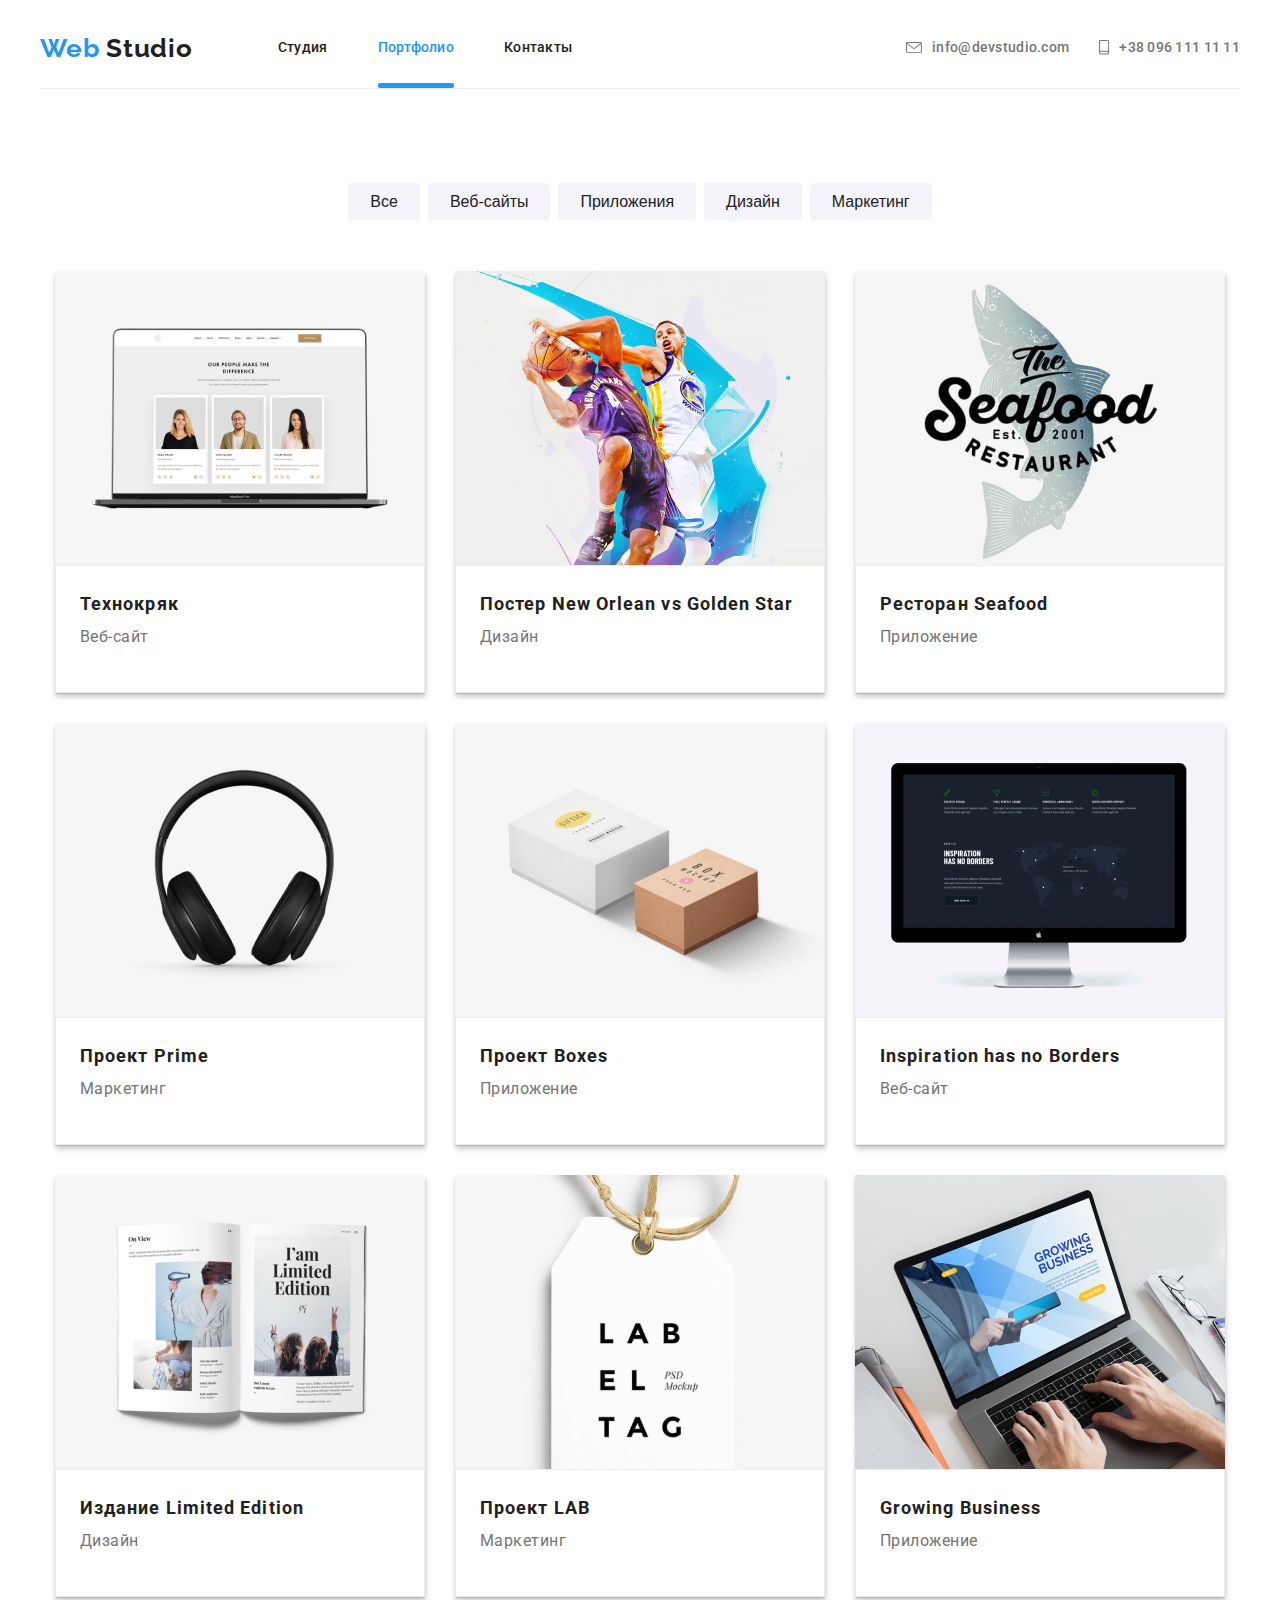
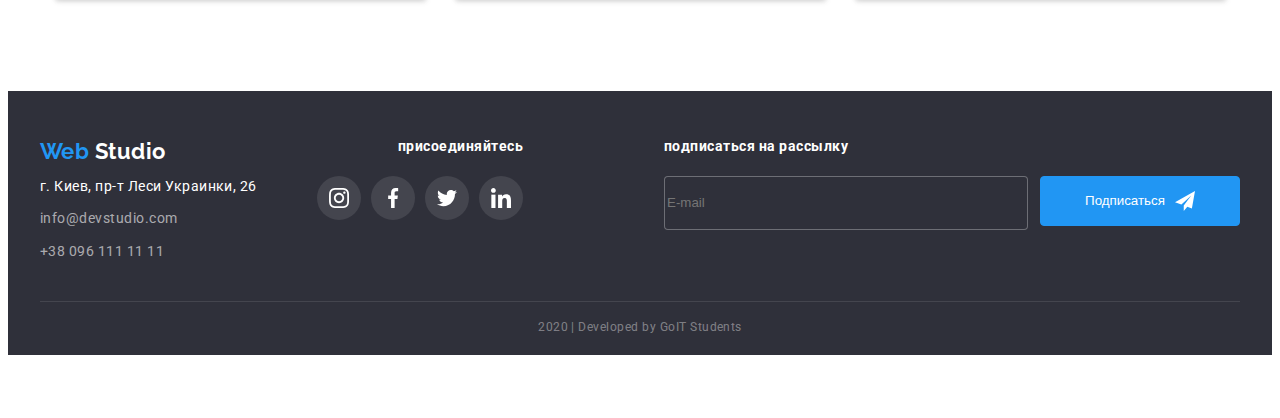
==== commit f4fb7ba4: "Карточки портфолио анимация" ====
--- a/portfolio.html
+++ b/portfolio.html
@@ -262,7 +262,7 @@
               alt=""
               width="370"
               class="card-set__image"
-            /> </div>
+            /> 
             <div class="card-set__tabs">
               <h3 class="card-set__title">Проект LAB</h3>
               <p class="card-set__text">Маркетинг</p>
@@ -272,7 +272,7 @@
                   коронавируса. Компании используют эту платформу для цифрового
                   шпионажа и атак на защищённые сервера конкурентов.
                 </p>
-              </div>
+              </div></div>
             </div>
           </a>
         </li>
--- a/css/style.css
+++ b/css/style.css
@@ -973,13 +973,11 @@
   overflow: hidden; */
   box-shadow: 1px 4px 6px rgba(0, 0, 0, 0.16), 0px 4px 4px rgba(0, 0, 0, 0.06),
     0px 1px 1px rgba(0, 0, 0, 0.12);
-  position: relative;
-  overflow: hidden;
-}
-
-.card-set__item:hover::before {
+}
+
+/* .card-set__item:hover::before {
   opacity: 1;
-}
+} */
 
 .card-set__div {
 }
@@ -995,13 +993,14 @@
 .card-set__link {
 }
 .card-set__img {
+  position: relative;
+}
+
+.card-set__label {
 }
 .card-set__tabs {
   padding: 20px 24px;
   border: 1px solid var(--border-card);
-  /* border-bottom-right-radius: 5px;
-  border-bottom-left-radius: 5px;
-  border-top: transparent; */
 }
 .card-set__p {
   position: absolute;
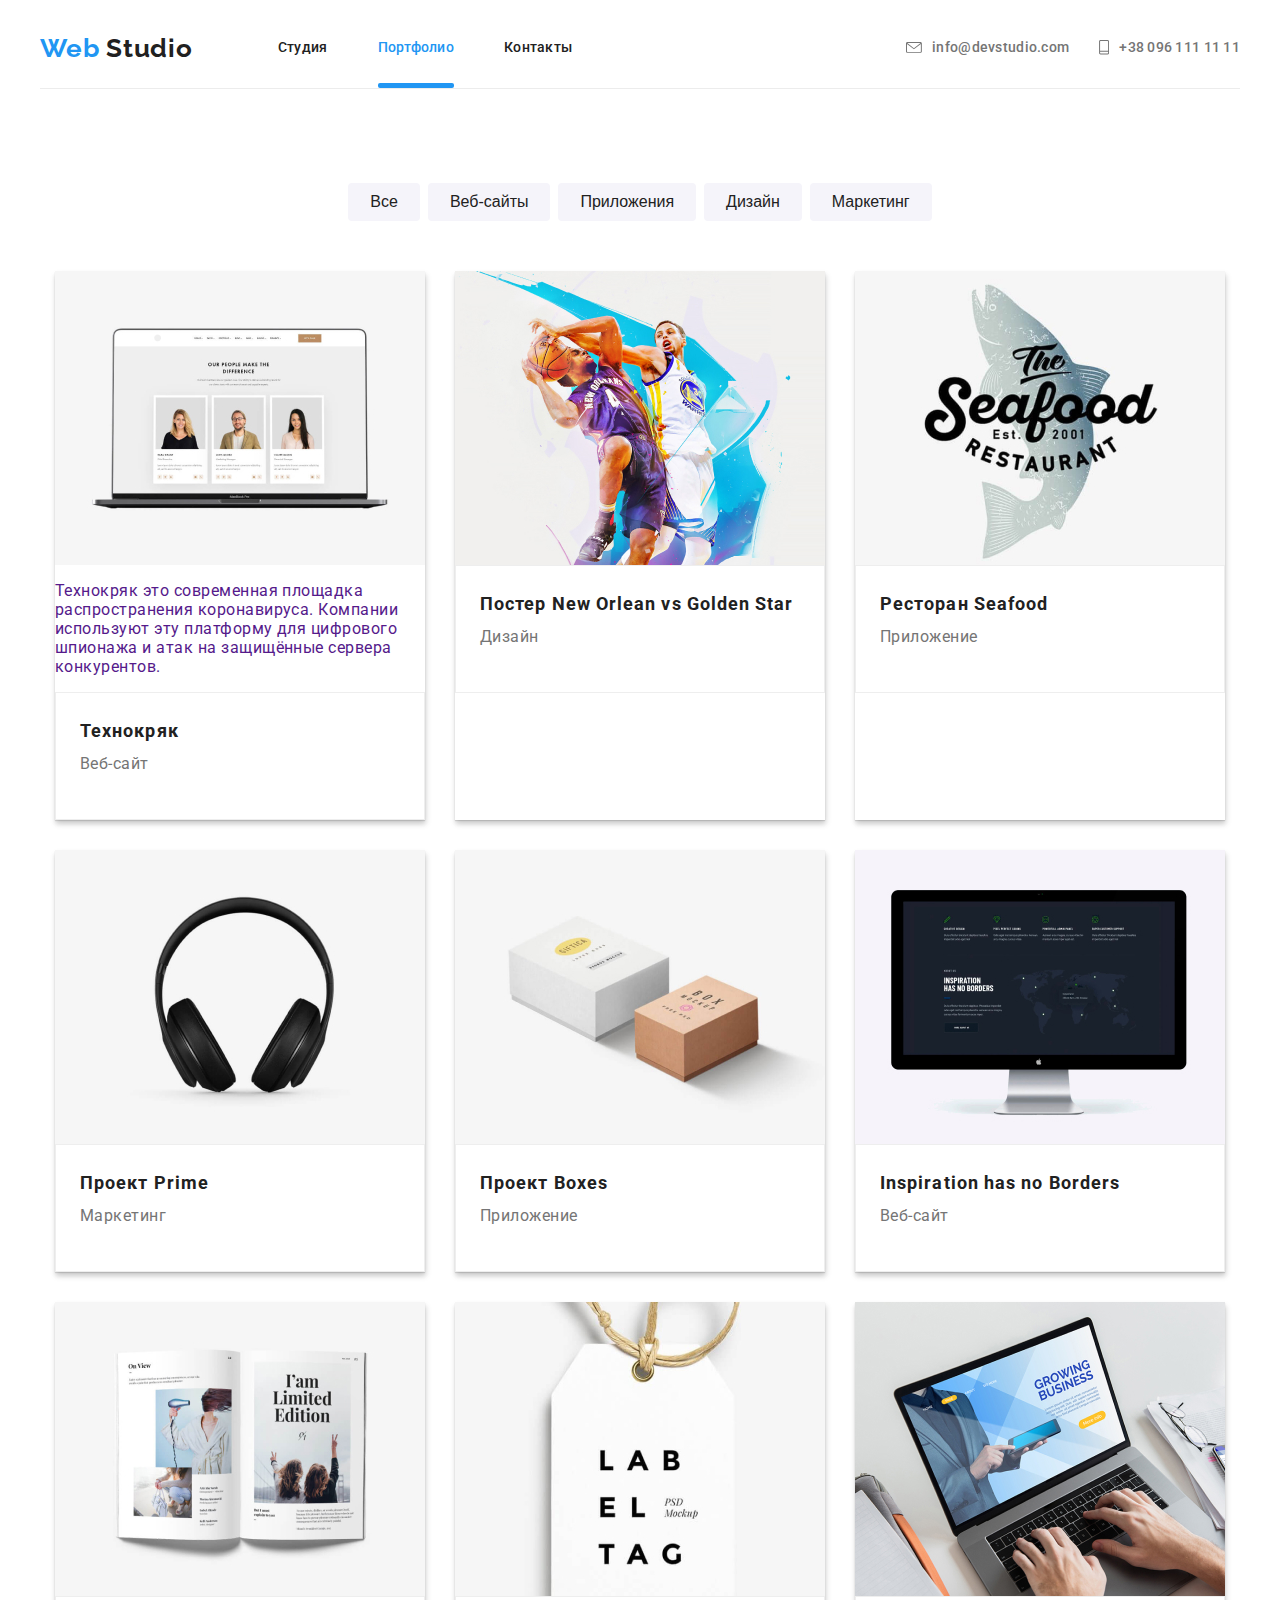
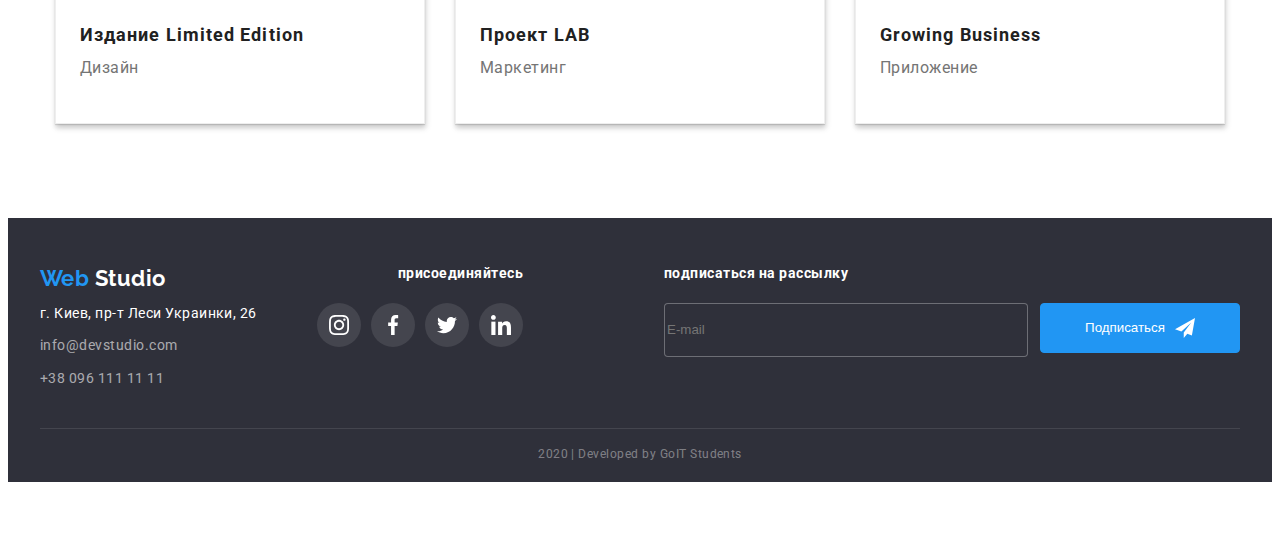
==== commit d45180ff: "Портфолио-карточка разбор анимации" ====
--- a/portfolio.html
+++ b/portfolio.html
@@ -105,18 +105,20 @@
                 alt=""
                 width="370"
                 class="card-set__image"
-              /> </div>
+              /> 
+                            <p class="filter-about">
+                              Технокряк это современная площадка распространения
+                              коронавируса. Компании используют эту платформу для цифрового
+                              шпионажа и атак на защищённые сервера конкурентов.
+                            </p>
+                          </div>
             </div>
 
             <div class="card-set__tabs">
               <h3 class="card-set__title">Технокряк</h3>
               <p class="card-set__text">Веб-сайт</p>
               <div class="card-set__p">
-                <p class="filter-about">
-                  Технокряк это современная площадка распространения
-                  коронавируса. Компании используют эту платформу для цифрового
-                  шпионажа и атак на защищённые сервера конкурентов.
-                </p>
+
               </div>
             </div>
           </a>
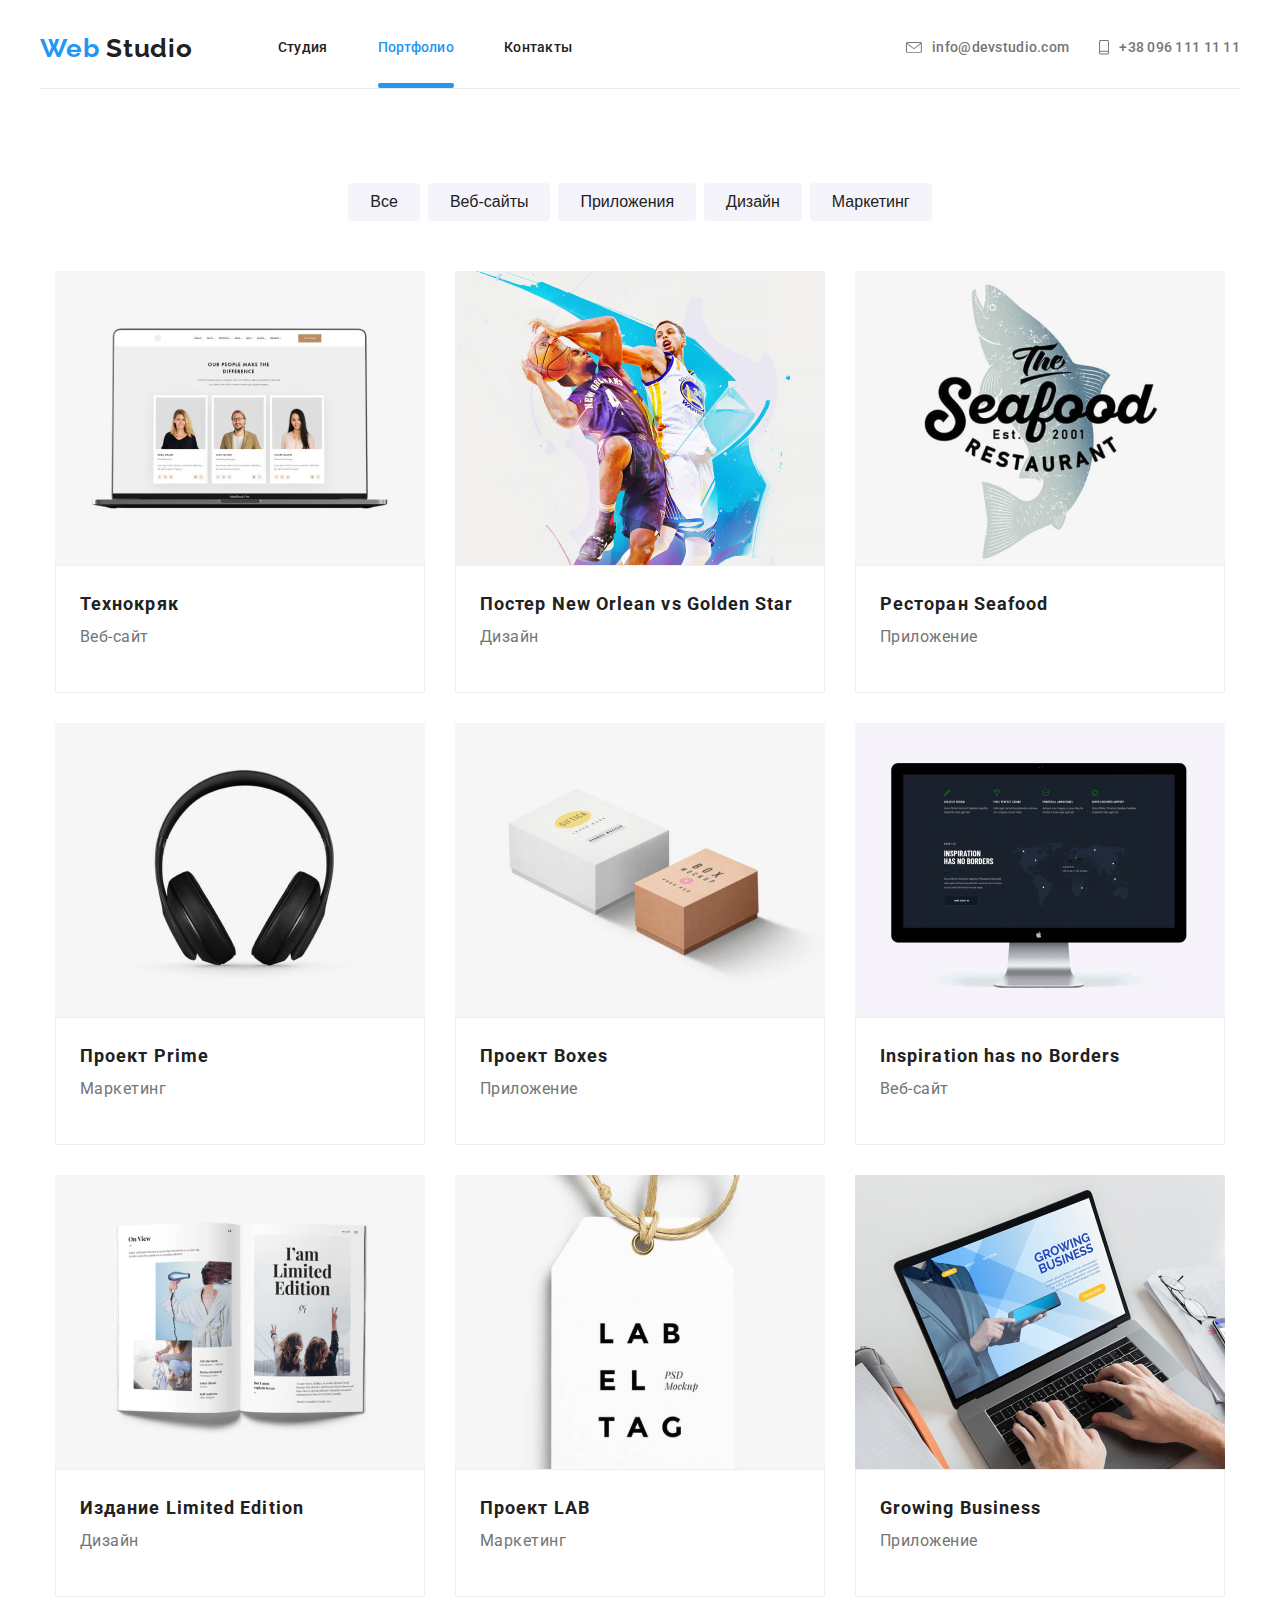
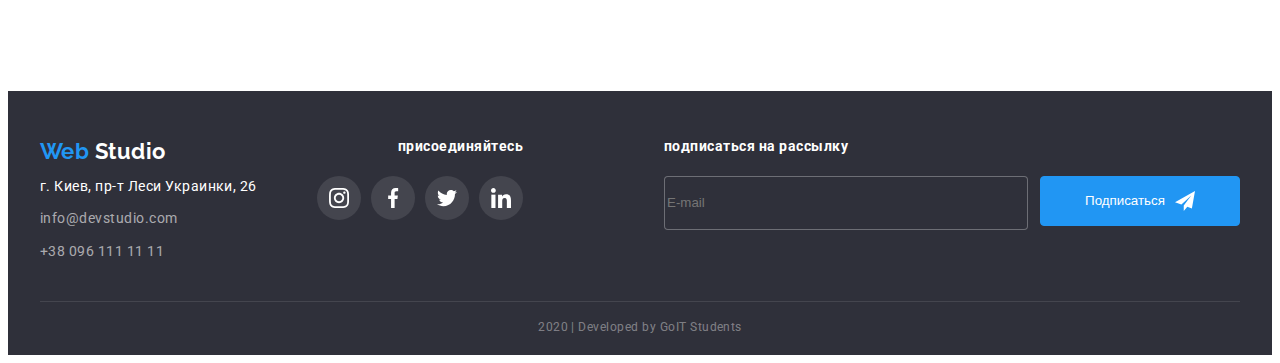
==== commit e1fe98bf: "Превью для карточки в "Портфолио"" ====
--- a/portfolio.html
+++ b/portfolio.html
@@ -105,198 +105,204 @@
                 alt=""
                 width="370"
                 class="card-set__image"
-              /> 
-                            <p class="filter-about">
-                              Технокряк это современная площадка распространения
-                              коронавируса. Компании используют эту платформу для цифрового
-                              шпионажа и атак на защищённые сервера конкурентов.
-                            </p>
-                          </div>
+              />
+              <div class="card-set__p">
+                <p class="filter-about">
+                  Технокряк это современная площадка распространения
+                  коронавируса. Компании используют эту платформу для цифрового
+                  шпионажа и атак на защищённые сервера конкурентов.
+                </p>
+              </div>
             </div>
 
             <div class="card-set__tabs">
               <h3 class="card-set__title">Технокряк</h3>
               <p class="card-set__text">Веб-сайт</p>
-              <div class="card-set__p">
-
-              </div>
-            </div>
-          </a>
-        </li>
-        <li class="card-set__item">
-          <a href="" class="card-set__link link">
-            
-                        <div class="card-set__img">
-            <img
-              src="./images/img2.jpg"
-              alt=""
-              width="370"
-              class="card-set__image"
-            /> </div>
+            </div>
+          </a>
+        </li>
+        <li class="card-set__item">
+          <a href="" class="card-set__link link">
+            <div class="card-set__img">
+              <img
+                src="./images/img2.jpg"
+                alt=""
+                width="370"
+                class="card-set__image"
+              />
+              <div class="card-set__p">
+                <p class="filter-about">
+                  Технокряк это современная площадка распространения
+                  коронавируса. Компании используют эту платформу для цифрового
+                  шпионажа и атак на защищённые сервера конкурентов.
+                </p>
+              </div>
+            </div>
+
             <div class="card-set__tabs">
               <h3 class="card-set__title">Постер New Orlean vs Golden Star</h3>
               <p class="card-set__text">Дизайн</p>
-              <div class="card-set__p">
-                <p class="filter-about">
-                  Технокряк это современная площадка распространения
-                  коронавируса. Компании используют эту платформу для цифрового
-                  шпионажа и атак на защищённые сервера конкурентов.
-                </p>
-              </div>
-            </div>
-          </a>
-        </li>
-        <li class="card-set__item">
-          <a href="" class="card-set__link link">
-                        <div class="card-set__img">
-            <img
-              src="./images/img3.jpg"
-              alt=""
-              width="370"
-              class="card-set__image"
-            /> </div>
+            </div>
+          </a>
+        </li>
+        <li class="card-set__item">
+          <a href="" class="card-set__link link">
+            <div class="card-set__img">
+              <img
+                src="./images/img3.jpg"
+                alt=""
+                width="370"
+                class="card-set__image"
+              />
+              <div class="card-set__p">
+                <p class="filter-about">
+                  Технокряк это современная площадка распространения
+                  коронавируса. Компании используют эту платформу для цифрового
+                  шпионажа и атак на защищённые сервера конкурентов.
+                </p>
+              </div>
+            </div>
             <div class="card-set__tabs">
               <h3 class="card-set__title">Ресторан Seafood</h3>
               <p class="card-set__text">Приложение</p>
-              <div class="card-set__p">
-                <p class="filter-about">
-                  Технокряк это современная площадка распространения
-                  коронавируса. Компании используют эту платформу для цифрового
-                  шпионажа и атак на защищённые сервера конкурентов.
-                </p>
-              </div>
-            </div>
-          </a>
-        </li>
-        <li class="card-set__item">
-          <a href="" class="card-set__link link">
-                        <div class="card-set__img">
-            <img
-              src="./images/img4.jpg"
-              alt=""
-              width="370"
-              class="card-set__image"
-            /> </div>
+            </div>
+          </a>
+        </li>
+        <li class="card-set__item">
+          <a href="" class="card-set__link link">
+            <div class="card-set__img">
+              <img
+                src="./images/img4.jpg"
+                alt=""
+                width="370"
+                class="card-set__image"
+              />
+              <div class="card-set__p">
+                <p class="filter-about">
+                  Технокряк это современная площадка распространения
+                  коронавируса. Компании используют эту платформу для цифрового
+                  шпионажа и атак на защищённые сервера конкурентов.
+                </p>
+              </div>
+            </div>
             <div class="card-set__tabs">
               <h3 class="card-set__title">Проект Prime</h3>
               <p class="card-set__text">Маркетинг</p>
-              <div class="card-set__p">
-                <p class="filter-about">
-                  Технокряк это современная площадка распространения
-                  коронавируса. Компании используют эту платформу для цифрового
-                  шпионажа и атак на защищённые сервера конкурентов.
-                </p>
-              </div>
-            </div>
-          </a>
-        </li>
-        <li class="card-set__item">
-          <a href="" class="card-set__link link">
-                        <div class="card-set__img">
-            <img
-              src="./images/img5.jpg"
-              alt=""
-              width="370"
-              class="card-set__image"
-            /> </div>
+            </div>
+          </a>
+        </li>
+        <li class="card-set__item">
+          <a href="" class="card-set__link link">
+            <div class="card-set__img">
+              <img
+                src="./images/img5.jpg"
+                alt=""
+                width="370"
+                class="card-set__image"
+              />
+              <div class="card-set__p">
+                <p class="filter-about">
+                  Технокряк это современная площадка распространения
+                  коронавируса. Компании используют эту платформу для цифрового
+                  шпионажа и атак на защищённые сервера конкурентов.
+                </p>
+              </div>
+            </div>
             <div class="card-set__tabs">
               <h3 class="card-set__title">Проект Boxes</h3>
               <p class="card-set__text">Приложение</p>
-              <div class="card-set__p">
-                <p class="filter-about">
-                  Технокряк это современная площадка распространения
-                  коронавируса. Компании используют эту платформу для цифрового
-                  шпионажа и атак на защищённые сервера конкурентов.
-                </p>
-              </div>
-            </div>
-          </a>
-        </li>
-        <li class="card-set__item">
-          <a href="" class="card-set__link link">
-                        <div class="card-set__img">
-            <img
-              src="./images/img6.jpg"
-              alt=""
-              width="370"
-              class="card-set__image"
-            /> </div>
+            </div>
+          </a>
+        </li>
+        <li class="card-set__item">
+          <a href="" class="card-set__link link">
+            <div class="card-set__img">
+              <img
+                src="./images/img6.jpg"
+                alt=""
+                width="370"
+                class="card-set__image"
+              />
+              <div class="card-set__p">
+                <p class="filter-about">
+                  Технокряк это современная площадка распространения
+                  коронавируса. Компании используют эту платформу для цифрового
+                  шпионажа и атак на защищённые сервера конкурентов.
+                </p>
+              </div>
+            </div>
             <div class="card-set__tabs">
               <h3 class="card-set__title">Inspiration has no Borders</h3>
               <p class="card-set__text">Веб-сайт</p>
-              <div class="card-set__p">
-                <p class="filter-about">
-                  Технокряк это современная площадка распространения
-                  коронавируса. Компании используют эту платформу для цифрового
-                  шпионажа и атак на защищённые сервера конкурентов.
-                </p>
-              </div>
-            </div>
-          </a>
-        </li>
-        <li class="card-set__item">
-          <a href="" class="card-set__link link">
-                        <div class="card-set__img">
-            <img
-              src="./images/img7.jpg"
-              alt=""
-              width="370"
-              class="card-set__image"
-            /> </div>
+            </div>
+          </a>
+        </li>
+        <li class="card-set__item">
+          <a href="" class="card-set__link link">
+            <div class="card-set__img">
+              <img
+                src="./images/img7.jpg"
+                alt=""
+                width="370"
+                class="card-set__image"
+              />
+              <div class="card-set__p">
+                <p class="filter-about">
+                  Технокряк это современная площадка распространения
+                  коронавируса. Компании используют эту платформу для цифрового
+                  шпионажа и атак на защищённые сервера конкурентов.
+                </p>
+              </div>
+            </div>
             <div class="card-set__tabs">
               <h3 class="card-set__title">Издание Limited Edition</h3>
               <p class="card-set__text">Дизайн</p>
-              <div class="card-set__p">
-                <p class="filter-about">
-                  Технокряк это современная площадка распространения
-                  коронавируса. Компании используют эту платформу для цифрового
-                  шпионажа и атак на защищённые сервера конкурентов.
-                </p>
-              </div>
-            </div>
-          </a>
-        </li>
-        <li class="card-set__item">
-          <a href="" class="card-set__link link">
-                        <div class="card-set__img">
-            <img
-              src="./images/img8.jpg"
-              alt=""
-              width="370"
-              class="card-set__image"
-            /> 
+            </div>
+          </a>
+        </li>
+        <li class="card-set__item">
+          <a href="" class="card-set__link link">
+            <div class="card-set__img">
+              <img
+                src="./images/img8.jpg"
+                alt=""
+                width="370"
+                class="card-set__image"
+              />
+              <div class="card-set__p">
+                <p class="filter-about">
+                  Технокряк это современная площадка распространения
+                  коронавируса. Компании используют эту платформу для цифрового
+                  шпионажа и атак на защищённые сервера конкурентов.
+                </p>
+              </div>
+            </div>
             <div class="card-set__tabs">
               <h3 class="card-set__title">Проект LAB</h3>
               <p class="card-set__text">Маркетинг</p>
-              <div class="card-set__p">
-                <p class="filter-about">
-                  Технокряк это современная площадка распространения
-                  коронавируса. Компании используют эту платформу для цифрового
-                  шпионажа и атак на защищённые сервера конкурентов.
-                </p>
-              </div></div>
-            </div>
-          </a>
-        </li>
-        <li class="card-set__item">
-          <a href="" class="card-set__link link">
-                        <div class="card-set__img">
-            <img
-              src="./images/img9.jpg"
-              alt=""
-              width="370"
-              class="card-set__image"
-            /> </div>
+            </div>
+          </a>
+        </li>
+        <li class="card-set__item">
+          <a href="" class="card-set__link link">
+            <div class="card-set__img">
+              <img
+                src="./images/img9.jpg"
+                alt=""
+                width="370"
+                class="card-set__image"
+              />
+              <div class="card-set__p">
+                <p class="filter-about">
+                  Технокряк это современная площадка распространения
+                  коронавируса. Компании используют эту платформу для цифрового
+                  шпионажа и атак на защищённые сервера конкурентов.
+                </p>
+              </div>
+            </div>
             <div class="card-set__tabs">
               <h3 class="card-set__title">Growing Business</h3>
               <p class="card-set__text">Приложение</p>
-              <div class="card-set__p">
-                <p class="filter-about">
-                  Технокряк это современная площадка распространения
-                  коронавируса. Компании используют эту платформу для цифрового
-                  шпионажа и атак на защищённые сервера конкурентов.
-                </p>
-              </div>
             </div>
           </a>
         </li>
--- a/css/style.css
+++ b/css/style.css
@@ -968,18 +968,25 @@
   width: 370px;
   margin-right: 30px;
   margin-bottom: 30px;
+
+  box-shadow: 0px;
+  transition: box-shadow 250ms var(--cubic);
   /* border-top-left-radius: 5px;
   border-top-right-radius: 5px;
   overflow: hidden; */
+}
+
+.card-set__item:hover {
   box-shadow: 1px 4px 6px rgba(0, 0, 0, 0.16), 0px 4px 4px rgba(0, 0, 0, 0.06),
     0px 1px 1px rgba(0, 0, 0, 0.12);
 }
-
 /* .card-set__item:hover::before {
   opacity: 1;
 } */
 
-.card-set__div {
+.card-set__img {
+  position: relative;
+  overflow: hidden;
 }
 
 .card-set__item:nth-child(3n) {
@@ -992,18 +999,25 @@
 
 .card-set__link {
 }
-.card-set__img {
-  position: relative;
-}
-
-.card-set__label {
-}
+.card-set__p {
+  position: absolute;
+}
+
+.filter-about {
+  color: var(--text-white);
+  padding: 63px 24px;
+  font-size: 18px;
+  line-height: 1.56;
+  margin: 0px;
+}
+
 .card-set__tabs {
   padding: 20px 24px;
   border: 1px solid var(--border-card);
-}
+  box-shadow: 0px;
+}
+
 .card-set__p {
-  position: absolute;
   bottom: 0px;
   left: 0px;
   width: 100%;
@@ -1011,13 +1025,17 @@
   background-color: var(--portfolio-cart-before);
 
   transform: translateY(100%);
-  opacity: 0;
-  transition: transform 250ms var(--cubic), opacity 250ms var(--cubic);
+  opacity: 1;
+
+  transition: transform 250ms var(--cubic), opacity 250ms var(--cubic),
+    box-shadow 250ms var(--cubic);
 }
 
 .card-set__item:hover .card-set__p {
   transform: translateY(0);
   opacity: 1;
+  box-shadow: 1px 4px 6px rgba(0, 0, 0, 0.16), 0px 4px 4px rgba(0, 0, 0, 0.06),
+    0px 1px 1px rgba(0, 0, 0, 0.12);
 }
 .card-set__title {
   color: var(--text-black);
